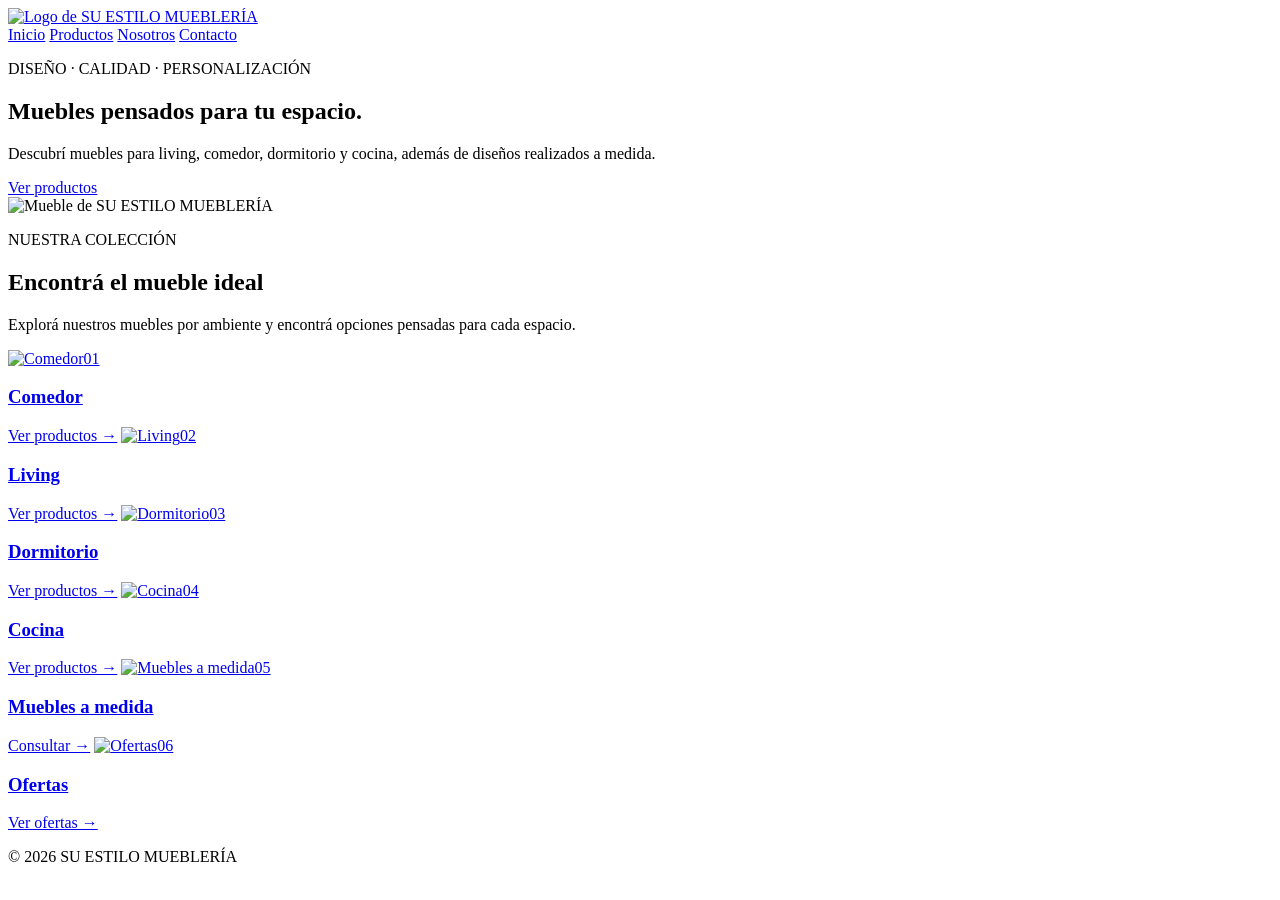
==== index.html @ fdf46e76 "Agregar index.html" ====
<!DOCTYPE html>
<html lang="es">
<head>
    <meta charset="UTF-8">
    <meta name="viewport" content="width=device-width, initial-scale=1.0">
    <meta name="description" content="SU ESTILO MUEBLERÍA - Muebles para tu hogar, diseños personalizados y muebles a medida.">
    <title>SU ESTILO MUEBLERÍA</title>
    <link href="https://fonts.googleapis.com/css2?family=Manrope:wght@400;500;600;700&family=Sora:wght@400;500;600;700&display=swap" rel="stylesheet">
    <link rel="stylesheet" href="css/estilos.css">
</head>
<body>
<header class="header">
    <div class="contenedor header-contenido">
        <a href="index.html"><img src="img/logo-su-estilo.png" alt="Logo de SU ESTILO MUEBLERÍA" class="logo"></a>
        <nav class="navegacion">
            <a href="index.html">Inicio</a>
            <a href="productos.html">Productos</a>
            <a href="nosotros.html">Nosotros</a>
            <a href="contacto.html">Contacto</a>
        </nav>
    </div>
</header>

<main>
<section class="hero">
    <div class="contenedor hero-contenido">
        <div class="hero-texto">
            <p class="hero-etiqueta">DISEÑO · CALIDAD · PERSONALIZACIÓN</p>
            <h1>Muebles pensados para tu espacio.</h1>
            <p class="hero-descripcion">Descubrí muebles para living, comedor, dormitorio y cocina, además de diseños realizados a medida.</p>
            <a href="productos.html" class="boton">Ver productos</a>
        </div>
        <div class="hero-imagen"><img src="img/banner-principal.png" alt="Mueble de SU ESTILO MUEBLERÍA"></div>
    </div>
</section>

<section class="categorias">
    <div class="contenedor">
        <div class="titulo-seccion">
            <p class="titulo-pequeno">NUESTRA COLECCIÓN</p>
            <h2>Encontrá el mueble ideal</h2>
            <p>Explorá nuestros muebles por ambiente y encontrá opciones pensadas para cada espacio.</p>
        </div>
        <div class="categorias-grid">
            <a href="productos.html?categoria=comedor" class="categoria-card"><img src="img/categorias/comedor.png" alt="Comedor"><span class="numero">01</span><h3>Comedor</h3><span class="ver-mas">Ver productos →</span></a>
            <a href="productos.html?categoria=living" class="categoria-card"><img src="img/categorias/living.png" alt="Living"><span class="numero">02</span><h3>Living</h3><span class="ver-mas">Ver productos →</span></a>
            <a href="productos.html?categoria=dormitorio" class="categoria-card"><img src="img/categorias/dormitorio.png" alt="Dormitorio"><span class="numero">03</span><h3>Dormitorio</h3><span class="ver-mas">Ver productos →</span></a>
            <a href="productos.html?categoria=cocina" class="categoria-card"><img src="img/categorias/cocina.png" alt="Cocina"><span class="numero">04</span><h3>Cocina</h3><span class="ver-mas">Ver productos →</span></a>
            <a href="productos.html?categoria=a-medida" class="categoria-card"><img src="img/categorias/muebles_a_medida.png" alt="Muebles a medida"><span class="numero">05</span><h3>Muebles a medida</h3><span class="ver-mas">Consultar →</span></a>
            <a href="productos.html?categoria=ofertas" class="categoria-card"><img src="img/categorias/promociones.png" alt="Ofertas"><span class="numero">06</span><h3>Ofertas</h3><span class="ver-mas">Ver ofertas →</span></a>
        </div>
    </div>
</section>
</main>
<footer class="footer"><div class="contenedor"><p>© 2026 SU ESTILO MUEBLERÍA</p></div></footer>
</body>
</html>
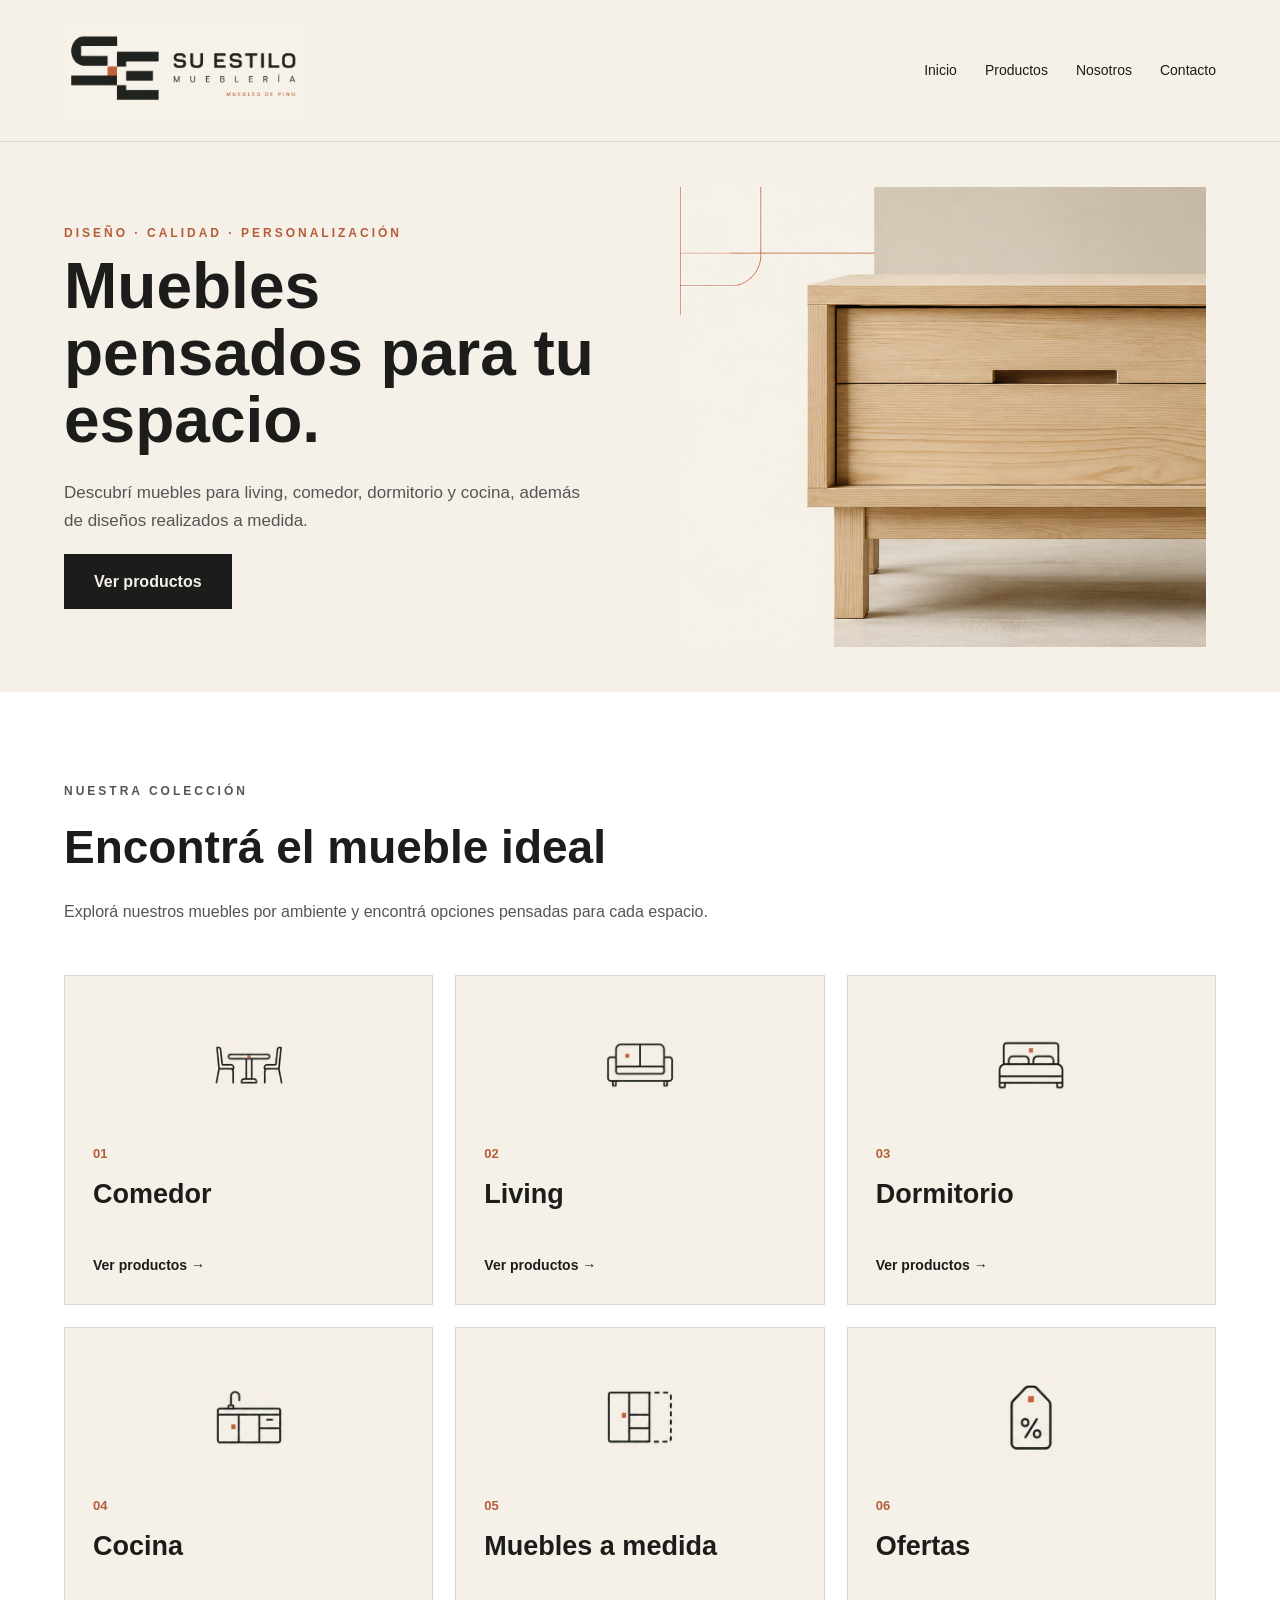
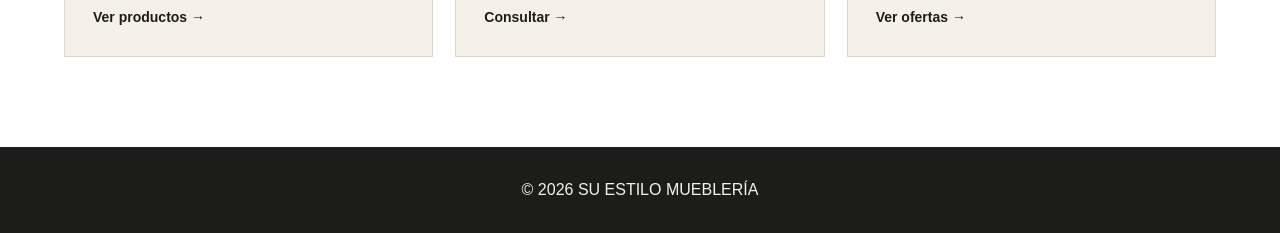
==== commit d88a8271: "index.html" ====
--- a/index.html
+++ b/index.html
@@ -54,4 +54,4 @@
 </main>
 <footer class="footer"><div class="contenedor"><p>© 2026 SU ESTILO MUEBLERÍA</p></div></footer>
 </body>
-</html>+</html>
--- a/css/estilos.css
+++ b/css/estilos.css
@@ -0,0 +1,9 @@
+*{margin:0;padding:0;box-sizing:border-box}
+body{font-family:"Manrope",Arial,sans-serif;background:#F5F1E8;color:#1C1D1A;line-height:1.6}
+a{text-decoration:none;color:#1C1D1A}img{max-width:100%}.contenedor{width:90%;max-width:1200px;margin:0 auto}
+.header{background:#F5F1E8;border-bottom:1px solid #DDD8CE;padding:24px 0}.header-contenido{display:flex;justify-content:space-between;align-items:center;gap:30px}.logo{width:240px;height:auto;display:block}.navegacion{display:flex;align-items:center;gap:28px}.navegacion a{font-size:14px;font-weight:500}.navegacion a:hover{color:#B55D3A}
+.hero{padding:45px 0}.hero-contenido{display:grid;grid-template-columns:1fr 1fr;align-items:center;gap:60px}.hero-etiqueta,.titulo-pequeno{color:#B55D3A;font-size:12px;font-weight:bold;letter-spacing:3px;margin-bottom:10px}.hero h1{font-family:"Sora",Arial,sans-serif;font-size:64px;line-height:1.05;margin-bottom:25px}.hero-descripcion{max-width:520px;font-size:17px;color:#555}.boton{display:inline-block;margin-top:20px;background:#1C1D1A;color:#F5F1E8;padding:15px 30px;font-weight:600}.boton:hover{background:#B55D3A}.hero-imagen{height:460px}.hero-imagen img{width:100%;height:100%;object-fit:contain}
+.categorias{background:#fff;padding:90px 0}.titulo-seccion{max-width:750px;margin-bottom:50px}.titulo-seccion h2{font-family:"Sora",Arial,sans-serif;font-size:46px;margin-bottom:15px}.titulo-seccion p{color:#555}.categorias-grid{display:grid;grid-template-columns:repeat(3,1fr);gap:22px}.categoria-card{min-height:330px;background:#F5F1E8;border:1px solid #DDD8CE;padding:28px;display:flex;flex-direction:column}.categoria-card:hover{border-color:#B55D3A;box-shadow:0 8px 20px rgba(0,0,0,.08)}.categoria-card img{width:120px;height:120px;object-fit:contain;margin:0 auto 20px}.numero{color:#B55D3A;font-size:13px;font-weight:bold;margin-bottom:8px}.categoria-card h3{font-family:"Sora",Arial,sans-serif;font-size:27px;margin-bottom:15px}.ver-mas{margin-top:auto;font-size:14px;font-weight:600}.categoria-card:hover .ver-mas{color:#B55D3A}
+.productos-presentacion{padding:70px 0 45px}.productos-presentacion h1{font-family:"Sora",Arial,sans-serif;font-size:52px;margin-bottom:15px}.productos-introduccion{max-width:760px;color:#555;font-size:17px;margin-top:16px}.productos-filtros{background:#fff;padding:35px 0;border-bottom:1px solid #DDD8CE}.filtros-categorias{display:flex;flex-wrap:wrap;gap:10px}.filtro-boton{background:#fff;border:1px solid #1C1D1A;padding:10px 18px;font-family:"Manrope",Arial,sans-serif;font-size:14px;cursor:pointer}.filtro-boton:hover{background:#F5F1E8}.filtro-boton.activo{background:#1C1D1A;color:#fff}.seccion-productos{background:#fff;padding:60px 0 90px}.productos-grid{display:grid;grid-template-columns:repeat(3,1fr);gap:25px}.producto-card{background:#fff;border:1px solid #DDD8CE;display:flex;flex-direction:column;height:100%}.producto-imagen{width:100%;height:300px;padding:20px;background:#F5F1E8;display:flex;justify-content:center;align-items:center}.producto-imagen img{width:100%;height:100%;object-fit:contain}.producto-info{padding:25px;display:flex;flex-direction:column;flex-grow:1}.producto-categoria{color:#B55D3A;font-size:12px;margin-bottom:8px}.producto-info h3{font-family:"Sora",Arial,sans-serif;font-size:22px;line-height:1.3;margin-bottom:15px}.producto-precio{font-size:20px;font-weight:bold;margin-bottom:20px}.producto-detalle{display:inline-block;width:fit-content;margin-top:auto;border-bottom:1px solid #1C1D1A;font-size:14px;font-weight:600}.producto-detalle:hover{color:#B55D3A;border-color:#B55D3A}.footer{background:#1C1D1A;color:#F5F1E8;padding:30px 0;text-align:center}
+@media(max-width:900px){.header-contenido{flex-direction:column;align-items:flex-start}.logo{width:190px}.navegacion{flex-wrap:wrap;gap:18px}.hero-contenido{grid-template-columns:1fr}.hero h1{font-size:50px}.hero-imagen{height:400px}.categorias-grid,.productos-grid{grid-template-columns:repeat(2,1fr)}.productos-presentacion h1{font-size:44px}}
+@media(max-width:560px){.logo{width:170px}.navegacion{gap:12px}.navegacion a{font-size:13px}.hero{padding:40px 0}.hero h1{font-size:42px}.hero-imagen{height:320px}.categorias{padding:60px 0}.titulo-seccion h2{font-size:36px}.categorias-grid,.productos-grid{grid-template-columns:1fr}.categoria-card{min-height:290px}.productos-presentacion{padding:50px 0 35px}.productos-presentacion h1{font-size:38px}.producto-imagen{height:320px}.filtro-boton{padding:9px 14px;font-size:13px}}
